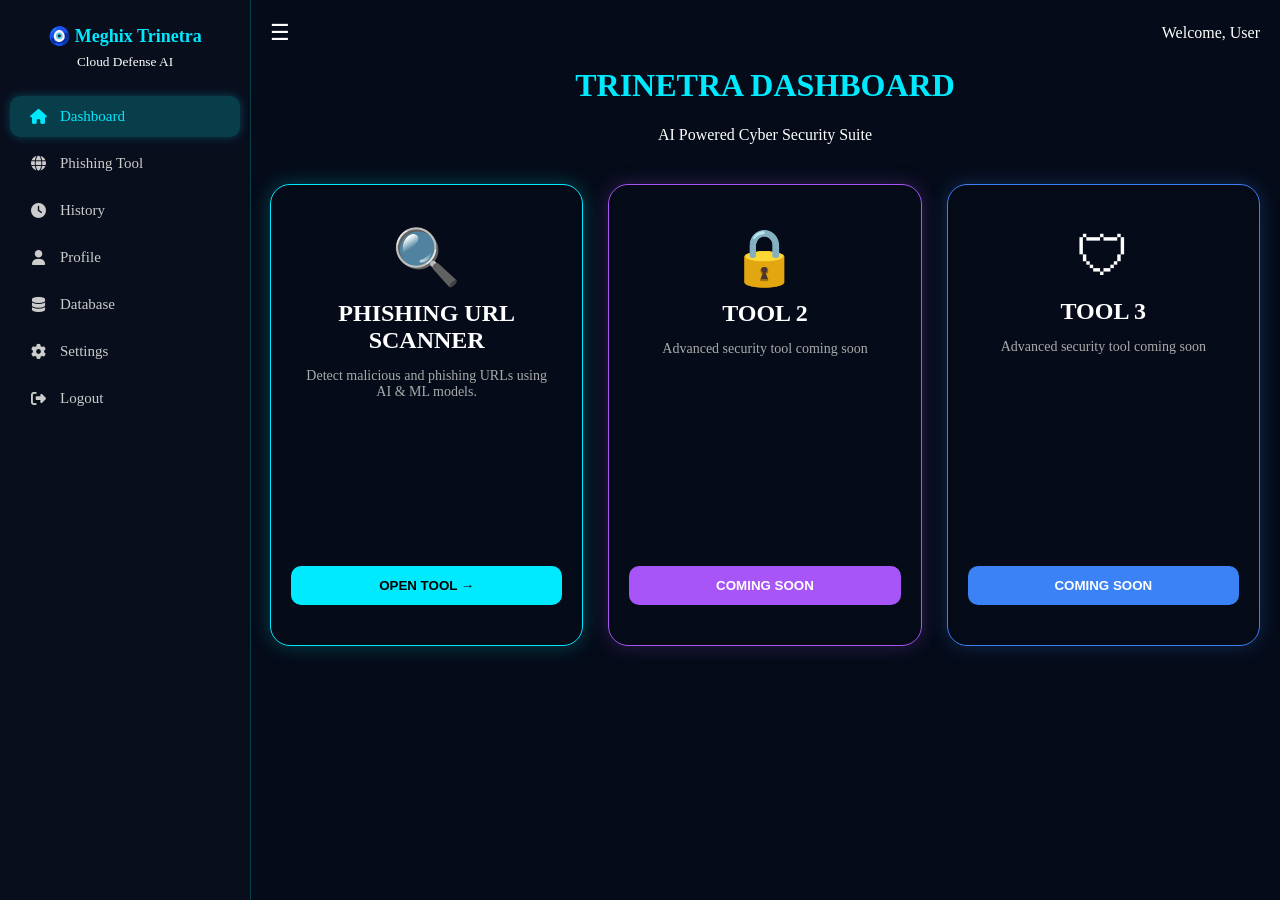
==== final project/templates/dashboard.html @ 688c4f49 "Create dashboard.html" ====
<!DOCTYPE html>
<html>
<head>
<title>Trinetra Dashboard</title>

<!-- ICONS -->
<link href="https://cdnjs.cloudflare.com/ajax/libs/font-awesome/6.5.0/css/all.min.css" rel="stylesheet">

<style>
body{
    margin:0;
    font-family: 'Segoe UI';
    background:#050b18;
    color:white;
    overflow:hidden;
}

/* ================= SIDEBAR ================= */
.sidebar{
    width:250px;
    height:100vh;
    position:fixed;
    left:0;
    top:0;
    background:rgba(10,15,30,0.98);
    border-right:1px solid rgba(0,255,255,0.2);
    transition:0.4s;
    z-index:10;
}

/* MINI SIDEBAR (ICON ONLY) */
.sidebar.mini{
    width:75px;
}

/* LOGO */
.logo{
    text-align:center;
    padding:20px 10px;
}

.logo h2{
    color:#00eaff;
    margin:5px 0;
    font-size:18px;
}

.sidebar.mini .logo h2,
.sidebar.mini .logo small{
    display:none;
}

/* MENU */
.menu a{
    display:flex;
    align-items:center;
    gap:12px;
    padding:12px 18px;
    color:#ccc;
    text-decoration:none;
    margin:6px 10px;
    border-radius:10px;
    transition:0.3s;
    font-size:15px;
}

.menu a i{
    min-width:20px;
    text-align:center;
}

/* HOVER EFFECT */
.menu a:hover{
    background:rgba(0,255,255,0.15);
    color:#00eaff;
    transform:translateX(5px);
}

/* ACTIVE LINK */
.menu a.active{
    background:rgba(0,255,255,0.2);
    color:#00eaff;
    box-shadow:0 0 10px #00eaff40;
}

/* TEXT HIDE IN MINI */
.sidebar.mini .menu a span{
    display:none;
}

/* ================= MAIN ================= */
.main{
    margin-left:250px;
    padding:20px;
    transition:0.4s;
}

.main.full{
    margin-left:75px;
}

/* TOP BAR */
.top{
    display:flex;
    justify-content:space-between;
    align-items:center;
}

.menu-btn{
    font-size:22px;
    cursor:pointer;
}

/* TITLE */
.title{
    text-align:center;
    margin-top:10px;
}

.title h1{
    color:#00eaff;
}

/* ================= TOOLS ================= */
.tools{
    display:flex;
    justify-content:center;
    gap:25px;
    margin-top:40px;
}

/* CARD BASE */
.card{
    width:300px;
    height:420px;
    border-radius:20px;
    padding:20px;
    text-align:center;
    display:flex;
    flex-direction:column;
    justify-content:space-between;
    backdrop-filter: blur(10px);
    transition:0.3s;
}

/* HOVER CARD */
.card:hover{
    transform:translateY(-10px) scale(1.02);
}

/* COLORS */
.card1{
    border:1px solid #00eaff;
    box-shadow:0 0 20px #00eaff40;
}
.card2{
    border:1px solid #a855f7;
    box-shadow:0 0 20px #a855f740;
}
.card3{
    border:1px solid #3b82f6;
    box-shadow:0 0 20px #3b82f640;
}

/* ICON */
.icon{
    font-size:55px;
    margin-top:20px;
}

/* TITLE */
.card h2{
    margin:10px 0;
}

/* DESC */
.desc{
    font-size:14px;
    color:#aaa;
    padding:0 10px;
}

/* BUTTON */
.btn{
    margin-bottom:20px;
    padding:12px;
    border:none;
    border-radius:10px;
    cursor:pointer;
    font-weight:bold;
    transition:0.3s;
}

.btn1{background:#00eaff;color:black;}
.btn2{background:#a855f7;color:white;}
.btn3{background:#3b82f6;color:white;}

.btn:hover{
    transform:scale(1.05);
    opacity:0.9;
}

</style>
</head>

<body>

<!-- SIDEBAR -->
<div class="sidebar" id="sidebar">
    <div class="logo">
        <h2>🧿 Meghix Trinetra</h2>
        <small>Cloud Defense AI</small>
    </div>

    <div class="menu">
        <a href="#" class="active"><i class="fas fa-home"></i><span>Dashboard</span></a>
        <a href="/home"><i class="fas fa-globe"></i><span>Phishing Tool</span></a>
        <a href="#"><i class="fas fa-clock"></i><span>History</span></a>
        <a href="#"><i class="fas fa-user"></i><span>Profile</span></a>
        <a href="#"><i class="fas fa-database"></i><span>Database</span></a>
        <a href="#"><i class="fas fa-cog"></i><span>Settings</span></a>
        <a href="#"><i class="fas fa-sign-out-alt"></i><span>Logout</span></a>
    </div>
</div>

<!-- MAIN -->
<div class="main" id="main">

    <div class="top">
        <span class="menu-btn" onclick="toggle()">☰</span>
        <div>Welcome, User</div>
    </div>

    <div class="title">
        <h1>TRINETRA DASHBOARD</h1>
        <p>AI Powered Cyber Security Suite</p>
    </div>

    <!-- TOOLS -->
    <div class="tools">

        <!-- TOOL 1 -->
        <div class="card card1">
            <div>
                <div class="icon">🔍</div>
                <h2>PHISHING URL SCANNER</h2>
                <p class="desc">
                    Detect malicious and phishing URLs using AI & ML models.
                </p>
            </div>

            <button class="btn btn1" onclick="location.href='/home'">
                OPEN TOOL →
            </button>
        </div>

        <!-- TOOL 2 -->
        <div class="card card2">
            <div>
                <div class="icon">🔒</div>
                <h2>TOOL 2</h2>
                <p class="desc">
                    Advanced security tool coming soon
                </p>
            </div>

            <button class="btn btn2">COMING SOON</button>
        </div>

        <!-- TOOL 3 -->
        <div class="card card3">
            <div>
                <div class="icon">🛡</div>
                <h2>TOOL 3</h2>
                <p class="desc">
                    Advanced security tool coming soon
                </p>
            </div>

            <button class="btn btn3">COMING SOON</button>
        </div>

    </div>

</div>

<script>
function toggle(){
    document.getElementById("sidebar").classList.toggle("mini");
    document.getElementById("main").classList.toggle("full");
}
</script>

</body>
</html>
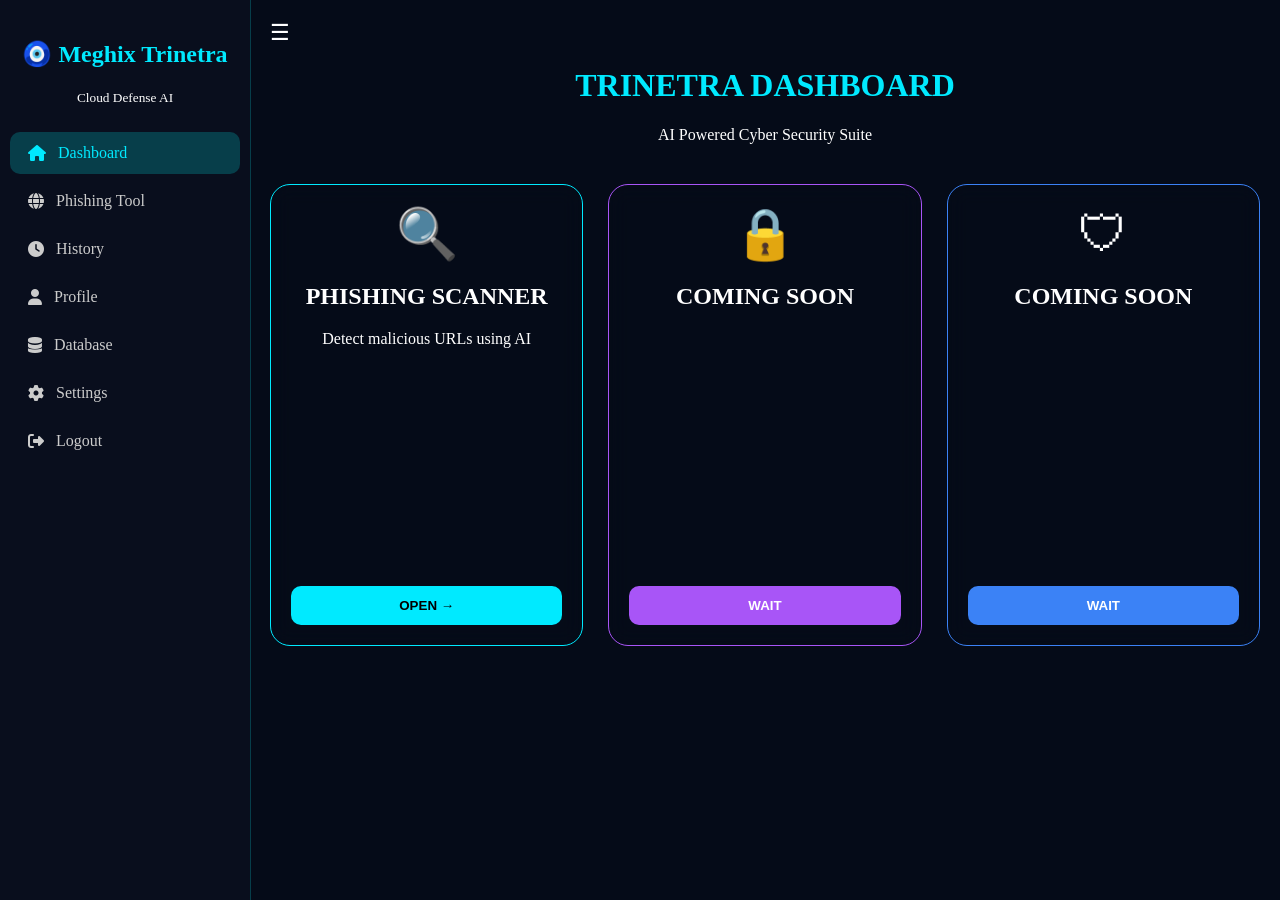
==== commit 66d60449: "Add files via upload" ====
--- a/final project/templates/dashboard.html
+++ b/final project/templates/dashboard.html
@@ -1,295 +1,198 @@
-<!DOCTYPE html>
-<html>
-<head>
-<title>Trinetra Dashboard</title>
-
-<!-- ICONS -->
-<link href="https://cdnjs.cloudflare.com/ajax/libs/font-awesome/6.5.0/css/all.min.css" rel="stylesheet">
-
-<style>
-body{
-    margin:0;
-    font-family: 'Segoe UI';
-    background:#050b18;
-    color:white;
-    overflow:hidden;
-}
-
-/* ================= SIDEBAR ================= */
-.sidebar{
-    width:250px;
-    height:100vh;
-    position:fixed;
-    left:0;
-    top:0;
-    background:rgba(10,15,30,0.98);
-    border-right:1px solid rgba(0,255,255,0.2);
-    transition:0.4s;
-    z-index:10;
-}
-
-/* MINI SIDEBAR (ICON ONLY) */
-.sidebar.mini{
-    width:75px;
-}
-
-/* LOGO */
-.logo{
-    text-align:center;
-    padding:20px 10px;
-}
-
-.logo h2{
-    color:#00eaff;
-    margin:5px 0;
-    font-size:18px;
-}
-
-.sidebar.mini .logo h2,
-.sidebar.mini .logo small{
-    display:none;
-}
-
-/* MENU */
-.menu a{
-    display:flex;
-    align-items:center;
-    gap:12px;
-    padding:12px 18px;
-    color:#ccc;
-    text-decoration:none;
-    margin:6px 10px;
-    border-radius:10px;
-    transition:0.3s;
-    font-size:15px;
-}
-
-.menu a i{
-    min-width:20px;
-    text-align:center;
-}
-
-/* HOVER EFFECT */
-.menu a:hover{
-    background:rgba(0,255,255,0.15);
-    color:#00eaff;
-    transform:translateX(5px);
-}
-
-/* ACTIVE LINK */
-.menu a.active{
-    background:rgba(0,255,255,0.2);
-    color:#00eaff;
-    box-shadow:0 0 10px #00eaff40;
-}
-
-/* TEXT HIDE IN MINI */
-.sidebar.mini .menu a span{
-    display:none;
-}
-
-/* ================= MAIN ================= */
-.main{
-    margin-left:250px;
-    padding:20px;
-    transition:0.4s;
-}
-
-.main.full{
-    margin-left:75px;
-}
-
-/* TOP BAR */
-.top{
-    display:flex;
-    justify-content:space-between;
-    align-items:center;
-}
-
-.menu-btn{
-    font-size:22px;
-    cursor:pointer;
-}
-
-/* TITLE */
-.title{
-    text-align:center;
-    margin-top:10px;
-}
-
-.title h1{
-    color:#00eaff;
-}
-
-/* ================= TOOLS ================= */
-.tools{
-    display:flex;
-    justify-content:center;
-    gap:25px;
-    margin-top:40px;
-}
-
-/* CARD BASE */
-.card{
-    width:300px;
-    height:420px;
-    border-radius:20px;
-    padding:20px;
-    text-align:center;
-    display:flex;
-    flex-direction:column;
-    justify-content:space-between;
-    backdrop-filter: blur(10px);
-    transition:0.3s;
-}
-
-/* HOVER CARD */
-.card:hover{
-    transform:translateY(-10px) scale(1.02);
-}
-
-/* COLORS */
-.card1{
-    border:1px solid #00eaff;
-    box-shadow:0 0 20px #00eaff40;
-}
-.card2{
-    border:1px solid #a855f7;
-    box-shadow:0 0 20px #a855f740;
-}
-.card3{
-    border:1px solid #3b82f6;
-    box-shadow:0 0 20px #3b82f640;
-}
-
-/* ICON */
-.icon{
-    font-size:55px;
-    margin-top:20px;
-}
-
-/* TITLE */
-.card h2{
-    margin:10px 0;
-}
-
-/* DESC */
-.desc{
-    font-size:14px;
-    color:#aaa;
-    padding:0 10px;
-}
-
-/* BUTTON */
-.btn{
-    margin-bottom:20px;
-    padding:12px;
-    border:none;
-    border-radius:10px;
-    cursor:pointer;
-    font-weight:bold;
-    transition:0.3s;
-}
-
-.btn1{background:#00eaff;color:black;}
-.btn2{background:#a855f7;color:white;}
-.btn3{background:#3b82f6;color:white;}
-
-.btn:hover{
-    transform:scale(1.05);
-    opacity:0.9;
-}
-
-</style>
-</head>
-
-<body>
-
-<!-- SIDEBAR -->
-<div class="sidebar" id="sidebar">
-    <div class="logo">
-        <h2>🧿 Meghix Trinetra</h2>
-        <small>Cloud Defense AI</small>
-    </div>
-
-    <div class="menu">
-        <a href="#" class="active"><i class="fas fa-home"></i><span>Dashboard</span></a>
-        <a href="/home"><i class="fas fa-globe"></i><span>Phishing Tool</span></a>
-        <a href="#"><i class="fas fa-clock"></i><span>History</span></a>
-        <a href="#"><i class="fas fa-user"></i><span>Profile</span></a>
-        <a href="#"><i class="fas fa-database"></i><span>Database</span></a>
-        <a href="#"><i class="fas fa-cog"></i><span>Settings</span></a>
-        <a href="#"><i class="fas fa-sign-out-alt"></i><span>Logout</span></a>
-    </div>
-</div>
-
-<!-- MAIN -->
-<div class="main" id="main">
-
-    <div class="top">
-        <span class="menu-btn" onclick="toggle()">☰</span>
-        <div>Welcome, User</div>
-    </div>
-
-    <div class="title">
-        <h1>TRINETRA DASHBOARD</h1>
-        <p>AI Powered Cyber Security Suite</p>
-    </div>
-
-    <!-- TOOLS -->
-    <div class="tools">
-
-        <!-- TOOL 1 -->
-        <div class="card card1">
-            <div>
-                <div class="icon">🔍</div>
-                <h2>PHISHING URL SCANNER</h2>
-                <p class="desc">
-                    Detect malicious and phishing URLs using AI & ML models.
-                </p>
-            </div>
-
-            <button class="btn btn1" onclick="location.href='/home'">
-                OPEN TOOL →
-            </button>
-        </div>
-
-        <!-- TOOL 2 -->
-        <div class="card card2">
-            <div>
-                <div class="icon">🔒</div>
-                <h2>TOOL 2</h2>
-                <p class="desc">
-                    Advanced security tool coming soon
-                </p>
-            </div>
-
-            <button class="btn btn2">COMING SOON</button>
-        </div>
-
-        <!-- TOOL 3 -->
-        <div class="card card3">
-            <div>
-                <div class="icon">🛡</div>
-                <h2>TOOL 3</h2>
-                <p class="desc">
-                    Advanced security tool coming soon
-                </p>
-            </div>
-
-            <button class="btn btn3">COMING SOON</button>
-        </div>
-
-    </div>
-
-</div>
-
-<script>
-function toggle(){
-    document.getElementById("sidebar").classList.toggle("mini");
-    document.getElementById("main").classList.toggle("full");
-}
-</script>
-
-</body>
-</html>
+<!DOCTYPE html>
+<html>
+<head>
+<title>Trinetra Dashboard</title>
+
+<link href="https://cdnjs.cloudflare.com/ajax/libs/font-awesome/6.5.0/css/all.min.css" rel="stylesheet">
+
+<style>
+body{
+    margin:0;
+    font-family: 'Segoe UI';
+    background:#050b18;
+    color:white;
+}
+
+/* SIDEBAR */
+.sidebar{
+    width:250px;
+    height:100vh;
+    position:fixed;
+    left:0;
+    top:0;
+    background:rgba(10,15,30,0.98);
+    border-right:1px solid rgba(0,255,255,0.2);
+    transition:0.4s;
+}
+
+.sidebar.mini{ width:75px; }
+
+.logo{
+    text-align:center;
+    padding:20px 10px;
+}
+
+.logo h2{ color:#00eaff; }
+
+.sidebar.mini .logo h2,
+.sidebar.mini .logo small{ display:none; }
+
+.menu a{
+    display:flex;
+    align-items:center;
+    gap:12px;
+    padding:12px 18px;
+    color:#ccc;
+    text-decoration:none;
+    margin:6px 10px;
+    border-radius:10px;
+}
+
+.menu a:hover{
+    background:rgba(0,255,255,0.15);
+    color:#00eaff;
+}
+
+.menu a.active{
+    background:rgba(0,255,255,0.2);
+    color:#00eaff;
+}
+
+.sidebar.mini .menu a span{ display:none; }
+
+/* MAIN */
+.main{
+    margin-left:250px;
+    padding:20px;
+    transition:0.4s;
+}
+
+.main.full{ margin-left:75px; }
+
+.menu-btn{
+    font-size:22px;
+    cursor:pointer;
+}
+
+.title{
+    text-align:center;
+    margin-top:10px;
+}
+
+.title h1{ color:#00eaff; }
+
+/* CARDS */
+.tools{
+    display:flex;
+    justify-content:center;
+    gap:25px;
+    margin-top:40px;
+}
+
+.card{
+    width:300px;
+    height:420px;
+    border-radius:20px;
+    padding:20px;
+    text-align:center;
+    display:flex;
+    flex-direction:column;
+    justify-content:space-between;
+    backdrop-filter: blur(10px);
+    transition:0.3s;
+}
+
+.card:hover{
+    transform:translateY(-10px);
+}
+
+.card1{ border:1px solid #00eaff; }
+.card2{ border:1px solid #a855f7; }
+.card3{ border:1px solid #3b82f6; }
+
+.btn{
+    padding:12px;
+    border:none;
+    border-radius:10px;
+    cursor:pointer;
+    font-weight:bold;
+}
+
+.btn1{background:#00eaff;color:black;}
+.btn2{background:#a855f7;color:white;}
+.btn3{background:#3b82f6;color:white;}
+</style>
+</head>
+
+<body>
+
+<!-- SIDEBAR -->
+<div class="sidebar" id="sidebar">
+    <div class="logo">
+        <h2>🧿 Meghix Trinetra</h2>
+        <small>Cloud Defense AI</small>
+    </div>
+
+    <div class="menu">
+        <a href="/dashboard" class="active"><i class="fas fa-home"></i><span>Dashboard</span></a>
+        <a href="/home"><i class="fas fa-globe"></i><span>Phishing Tool</span></a>
+        <a href="#"><i class="fas fa-clock"></i><span>History</span></a>
+        <a href="#"><i class="fas fa-user"></i><span>Profile</span></a>
+        <a href="#"><i class="fas fa-database"></i><span>Database</span></a>
+        <a href="#"><i class="fas fa-cog"></i><span>Settings</span></a>
+        <a href="/login"><i class="fas fa-sign-out-alt"></i><span>Logout</span></a>
+    </div>
+</div>
+
+<!-- MAIN -->
+<div class="main" id="main">
+
+<div class="top">
+    <span class="menu-btn" onclick="toggle()">☰</span>
+</div>
+
+<div class="title">
+    <h1>TRINETRA DASHBOARD</h1>
+    <p>AI Powered Cyber Security Suite</p>
+</div>
+
+<div class="tools">
+
+<div class="card card1">
+    <div>
+        <div style="font-size:50px;">🔍</div>
+        <h2>PHISHING SCANNER</h2>
+        <p>Detect malicious URLs using AI</p>
+    </div>
+    <button class="btn btn1" onclick="location.href='/home'">OPEN →</button>
+</div>
+
+<div class="card card2">
+    <div>
+        <div style="font-size:50px;">🔒</div>
+        <h2>COMING SOON</h2>
+    </div>
+    <button class="btn btn2">WAIT</button>
+</div>
+
+<div class="card card3">
+    <div>
+        <div style="font-size:50px;">🛡</div>
+        <h2>COMING SOON</h2>
+    </div>
+    <button class="btn btn3">WAIT</button>
+</div>
+
+</div>
+
+</div>
+
+<script>
+function toggle(){
+    document.getElementById("sidebar").classList.toggle("mini");
+    document.getElementById("main").classList.toggle("full");
+}
+</script>
+
+</body>
+</html>
